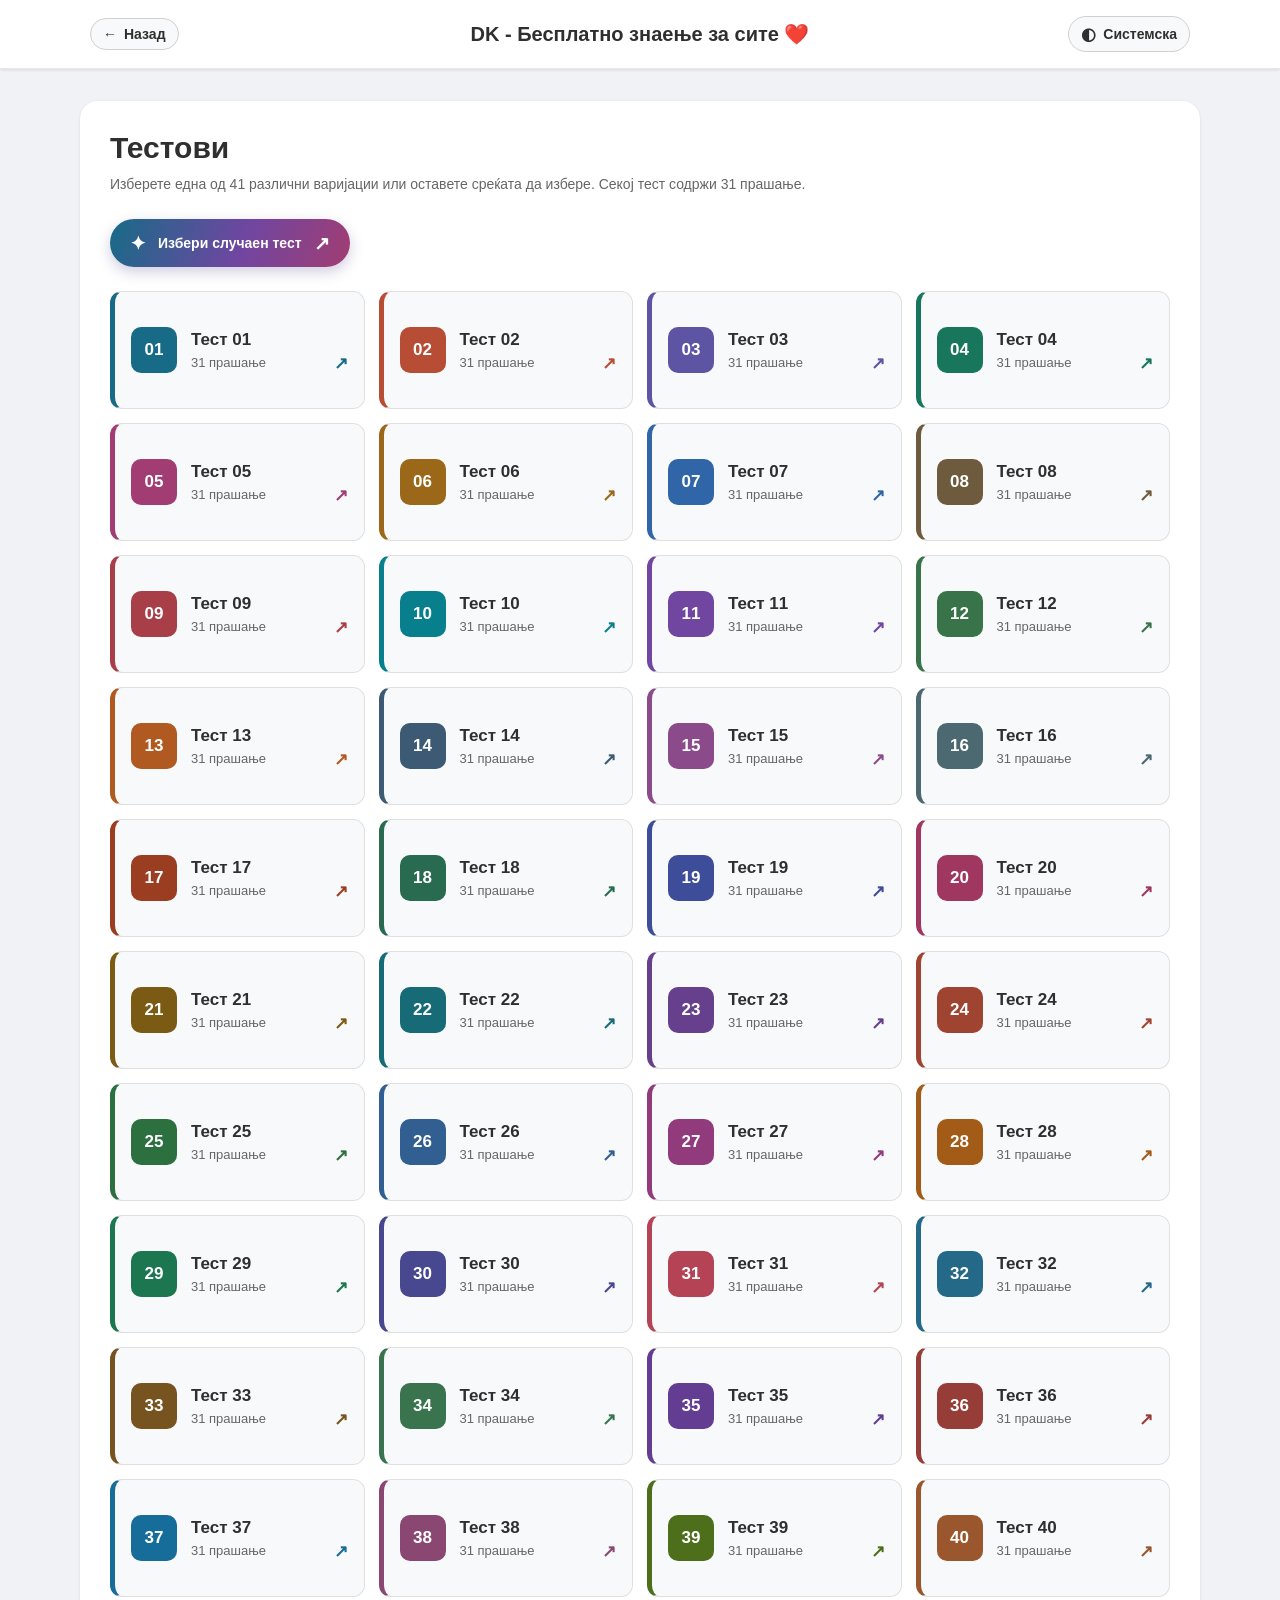
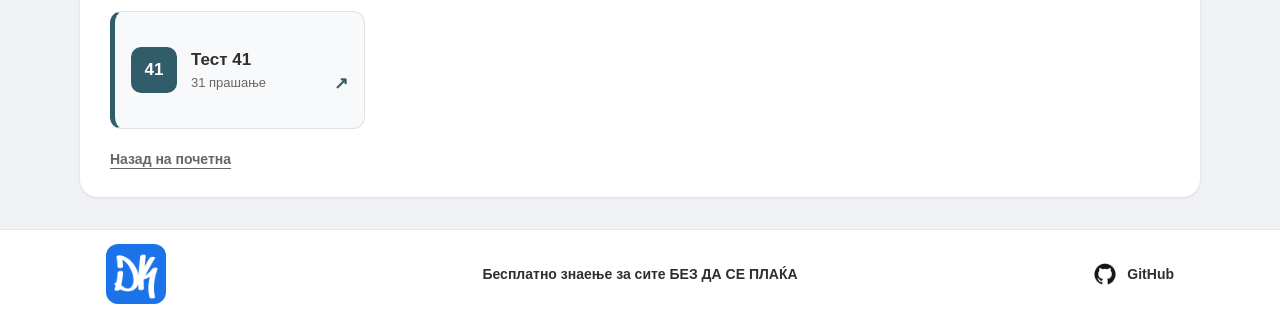
==== testovi.html @ d4192c90 "first initial PUSH F**K PAYING" ====
<!doctype html>
<html lang="mk">
  <head>
    <meta charset="UTF-8" />
    <meta name="viewport" content="width=device-width, initial-scale=1.0" />
    <link rel="icon" type="image/png" href="assets/images/white dk logo.png" />
    <title>Тестови - Теорија за возачка</title>
    <link rel="stylesheet" href="assets/css/styles.css" />
    <link rel="stylesheet" href="test/test.css" />
  </head>
  <body class="testovi-page">
    <header class="header">
      <nav class="navbar" aria-label="Главна навигација">
        <a class="navbar-back" href="index.html" aria-label="Назад на почетна">
          <span aria-hidden="true">&larr;</span>
          <span>Назад</span>
        </a>
        <h1>DK - Бесплатно знаење за сите ❤️</h1>
        <div class="navbar-theme">
          <button class="theme-button" id="themeToggle" type="button" aria-label="Промени тема">
            <span class="theme-icon" aria-hidden="true"></span>
            <span class="theme-name"></span>
          </button>
        </div>
      </nav>
    </header>
    <main class="page-main">
      <section class="test-selector">
        <h2>Тестови</h2>
        <p>Изберете една од 41 различни варијации или оставете среќата да избере. Секој тест содржи 31 прашање.</p>
        <button id="randomTest" class="random-test-button" type="button">
          <span aria-hidden="true">✦</span>
          Избери случаен тест
          <span class="random-test-arrow" aria-hidden="true">↗</span>
        </button>
        <div class="test-card-grid" aria-label="Изберете тест">
        </div>
        <a class="test-selector-back" href="index.html">Назад на почетна</a>
      </section>
    </main>
    <footer class="site-footer">
      <div class="footer-logo">
        <img src="assets/images/white dk logo.png" alt="DK" />
      </div>
      <p class="footer-message">Бесплатно знаење за сите БЕЗ ДА СЕ ПЛАЌА</p>
      <a class="footer-github" href="https://github.com/dule-d" target="_blank" rel="noopener noreferrer">
        <img src="assets/images/github-logo.png" alt="" />
        <span>GitHub</span>
      </a>
    </footer>
    <script src="assets/js/site.js" defer></script>
    <script src="test/themes.js" defer></script>
    <script src="test/test-selector.js" defer></script>
  </body>
</html>
---- assets/css/styles.css ----
:root {
  color-scheme: light;
  --page-bg: #f0f2f5;
  --surface: #fff;
  --surface-muted: #f8f9fa;
  --surface-hover: #f5f5f5;
  --text: #2f2f2f;
  --text-muted: #666;
  --text-subtle: #888;
  --border: #d0d0d0;
  --border-soft: #e0e0e0;
  --border-muted: #e8e8e8;
  --primary: #1a73e8;
  --primary-hover: #e8f0fe;
  --success: #34a853;
  --success-bg: #e6f4ea;
  --error: #ea4335;
  --error-bg: #fce8e6;
  --reveal-bg: #fff8e1;
  --reveal-border: #ffe082;
  --github-logo-filter: none;
  --shadow: 0 1px 3px rgba(0, 0, 0, 0.1);
}
[data-theme="dark"] {
  color-scheme: dark;
  --page-bg: #151a22;
  --surface: #202733;
  --surface-muted: #283240;
  --surface-hover: #303c4c;
  --text: #e7edf5;
  --text-muted: #b0bdcd;
  --text-subtle: #98a7b9;
  --border: #536174;
  --border-soft: #465365;
  --border-muted: #3a4656;
  --primary: #79adff;
  --primary-hover: #293d59;
  --success: #56c276;
  --success-bg: #203c31;
  --error: #ff746c;
  --error-bg: #482d32;
  --reveal-bg: #443c29;
  --reveal-border: #71613c;
  --github-logo-filter: invert(1);
  --shadow: 0 2px 8px rgba(0, 0, 0, 0.24);
}
@media (prefers-color-scheme: dark) {
  [data-theme="system"] {
    color-scheme: dark;
    --page-bg: #151a22;
    --surface: #202733;
    --surface-muted: #283240;
    --surface-hover: #303c4c;
    --text: #e7edf5;
    --text-muted: #b0bdcd;
    --text-subtle: #98a7b9;
    --border: #536174;
    --border-soft: #465365;
    --border-muted: #3a4656;
    --primary: #79adff;
    --primary-hover: #293d59;
    --success: #56c276;
    --success-bg: #203c31;
    --error: #ff746c;
    --error-bg: #482d32;
    --reveal-bg: #443c29;
    --reveal-border: #71613c;
    --github-logo-filter: invert(1);
    --shadow: 0 2px 8px rgba(0, 0, 0, 0.24);
  }
}
* {
  box-sizing: border-box;
  margin: 0;
  padding: 0;
}
body {
  font-family: "Segoe UI", Arial, sans-serif;
  background: var(--page-bg);
  color: var(--text);
  font-size: 14px;
}
.header {
  background-color: var(--surface) !important;
  color: var(--text) !important;
  padding: 16px 20px;
  position: sticky;
  top: 0;
  z-index: 100;
  border-bottom: 1px solid var(--border-muted);
  box-shadow: var(--shadow);
}
.navbar {
  display: grid;
  grid-template-columns: 1fr auto 1fr;
  align-items: center;
  max-width: 1100px;
  margin: 0 auto;
}
.navbar-back {
  grid-column: 1;
  justify-self: start;
  display: inline-flex;
  align-items: center;
  gap: 7px;
  padding: 7px 12px;
  border: 1px solid var(--border);
  border-radius: 20px;
  background-color: var(--surface-muted) !important;
  color: var(--text) !important;
  border-color: var(--border) !important;
  font-weight: 600;
  text-decoration: none;
  transition: transform 0.15s;
}
.navbar-back:hover {
  background-color: var(--surface-hover) !important;
}
.navbar-back:focus-visible {
  outline: 2px solid var(--primary);
  outline-offset: 3px;
}
.header h1 {
  font-size: 20px;
  font-weight: 600;
  text-align: center;
  grid-column: 2;
}
.navbar-theme {
  grid-column: 3;
  justify-self: end;
  display: flex;
  align-items: center;
  gap: 8px;
}
.container {
  max-width: 1100px;
  margin: 0 auto;
  padding: 16px;
}
.filters {
  background: var(--surface);
  border-radius: 8px;
  padding: 12px 16px;
  margin-bottom: 16px;
  box-shadow: 0 1px 3px rgba(0, 0, 0, 0.1);
  display: flex;
  flex-wrap: wrap;
  align-items: center;
  gap: 8px;
}
.filters > label {
  font-weight: 600;
}
.cat-btn {
  padding: 6px 14px;
  border: 2px solid var(--border);
  border-radius: 20px;
  cursor: pointer;
  background: var(--surface);
  font-size: 13px;
  font-weight: 500;
  transition: all 0.15s;
}
.cat-btn:hover {
  border-color: var(--primary);
}
.cat-btn.active {
  background: var(--primary);
  color: white;
  border-color: var(--primary);
}
.cat-btn.active-all {
  background: var(--success);
  color: white;
  border-color: var(--success);
}
.toggle-group {
  margin-left: auto;
  display: flex;
  align-items: center;
  gap: 8px;
  flex-wrap: wrap;
}
.toggle-group label {
  cursor: pointer;
  user-select: none;
  display: flex;
  align-items: center;
  gap: 4px;
  font-size: 13px;
}
.theme-button {
  display: inline-flex;
  align-items: center;
  justify-content: center;
  gap: 7px;
  min-height: 36px;
  padding: 6px 12px;
  border: 1px solid var(--border);
  border-radius: 20px;
  background-color: var(--surface-muted) !important;
  color: var(--text) !important;
  border-color: var(--border) !important;
  font: inherit;
  font-weight: 600;
  cursor: pointer;
  transition: transform 0.15s;
}
.theme-button:hover {
  background-color: var(--surface-hover) !important;
}
.theme-button:active {
  transform: scale(0.97);
}
.theme-button:focus-visible {
  outline: 2px solid var(--primary);
  outline-offset: 3px;
}
.theme-icon {
  font-size: 17px;
  line-height: 1;
}
.clear-btn {
  padding: 5px 12px;
  border: 1px solid var(--border);
  border-radius: 6px;
  cursor: pointer;
  background: var(--surface);
  font-size: 12px;
}
.clear-btn:hover {
  background: var(--surface-hover);
}
.stats {
  color: var(--text-muted);
  font-size: 13px;
  margin-top: 8px;
  text-align: center;
}
.question {
  background: var(--surface);
  border-radius: 8px;
  margin-bottom: 12px;
  box-shadow: var(--shadow);
  overflow: hidden;
}
.q-header {
  background: var(--surface-muted);
  padding: 10px 16px;
  border-bottom: 1px solid var(--border-muted);
  display: flex;
  justify-content: space-between;
  align-items: center;
  flex-wrap: wrap;
  gap: 8px;
}
.q-number {
  font-weight: 700;
  color: var(--primary);
}
.q-categories {
  color: var(--text-muted);
  font-size: 12px;
}
.q-points {
  color: var(--text-subtle);
  font-size: 12px;
}
.q-body {
  padding: 14px 16px;
}
.q-text {
  font-size: 14px;
  line-height: 1.5;
  margin-bottom: 12px;
  white-space: pre-wrap;
}
.q-image {
  margin-bottom: 12px;
}
.q-image img {
  max-width: 100%;
  max-height: 300px;
  border: 1px solid var(--border-muted);
  border-radius: 4px;
  cursor: pointer;
  transition: opacity 0.15s;
}
.q-image img:hover {
  opacity: 0.85;
}
.answers {
  display: flex;
  flex-direction: column;
  gap: 6px;
}
.answer-option {
  display: flex;
  align-items: flex-start;
  gap: 8px;
  padding: 8px 10px;
  border: 1px solid var(--border-soft);
  border-radius: 6px;
  cursor: pointer;
  transition: all 0.15s;
}
.answer-option:hover {
  background: var(--surface-hover);
}
.answer-option.correct-ans {
  background: var(--success-bg);
  border-color: var(--success);
}
.answer-option.wrong-ans {
  background: var(--error-bg);
  border-color: var(--error);
}
.answer-option input {
  margin-top: 3px;
}
.answer-text {
  flex: 1;
}
.answer-image {
  max-width: 180px;
  max-height: 120px;
  object-fit: contain;
}
.badge {
  font-size: 11px;
  font-weight: 600;
  padding: 1px 7px;
  border-radius: 10px;
  white-space: nowrap;
}
.badge-ok {
  background: var(--success);
  color: white;
}
.badge-no {
  background: var(--error);
  color: white;
}
.reveal-btn {
  padding: 4px 12px;
  border: 1px solid var(--primary);
  border-radius: 6px;
  cursor: pointer;
  background: var(--surface);
  color: var(--primary);
  font-size: 12px;
  font-weight: 500;
  margin-top: 10px;
  transition: all 0.15s;
}
.reveal-btn:hover {
  background: var(--primary-hover);
}
.reveal-answer {
  margin-top: 8px;
  padding: 8px 12px;
  background: var(--reveal-bg);
  border: 1px solid var(--reveal-border);
  border-radius: 6px;
  font-size: 13px;
  display: none;
}
.reveal-answer.show {
  display: block;
}
.matching-grid {
  display: flex;
  flex-wrap: wrap;
  gap: 20px;
}
.matching-images {
  display: flex;
  flex-wrap: wrap;
  gap: 10px;
  flex: 1;
  min-width: 260px;
}
.matching-img-box {
  text-align: center;
  border: 1px solid var(--border-muted);
  border-radius: 6px;
  padding: 8px;
  background: var(--surface-muted);
  width: 130px;
}
.matching-img-box img {
  max-width: 110px;
  max-height: 85px;
  cursor: pointer;
  border-radius: 3px;
}
.matching-img-box .img-label {
  font-size: 11px;
  color: var(--text-subtle);
  margin-top: 4px;
}
.matching-img-box select {
  margin-top: 4px;
  padding: 2px 4px;
  font-size: 12px;
  width: 50px;
}
.matching-answers {
  flex: 1;
  min-width: 260px;
}
.matching-answer-row {
  display: flex;
  align-items: center;
  gap: 8px;
  padding: 3px 0;
}
.matching-answer-row .num {
  width: 24px;
  font-weight: 600;
  color: var(--text-muted);
  text-align: right;
}
.matching-answer-row .text {
  flex: 1;
}
.match-status {
  font-size: 11px;
  display: block;
  margin-top: 2px;
}
.fill-in-box {
  display: flex;
  align-items: center;
  gap: 8px;
  margin-top: 8px;
  flex-wrap: wrap;
}
.fill-in-box input {
  padding: 6px 8px;
  border: 1px solid var(--border);
  border-radius: 4px;
  font-size: 14px;
  width: 120px;
}
.fill-in-box input:focus {
  border-color: var(--primary);
  outline: none;
}
.fill-in-box .fill-status {
  font-size: 13px;
  font-weight: 600;
}
.fill-ok {
  color: var(--success);
}
.fill-no {
  color: var(--error);
}
.lightbox {
  display: none;
  position: fixed;
  z-index: 1000;
  top: 0;
  left: 0;
  width: 100%;
  height: 100%;
  background: rgba(0, 0, 0, 0.85);
  cursor: pointer;
}
.lightbox img {
  display: block;
  max-width: 90%;
  max-height: 90%;
  margin: auto;
  position: absolute;
  top: 50%;
  left: 50%;
  transform: translate(-50%, -50%);
}
.lightbox .close {
  position: absolute;
  top: 16px;
  right: 24px;
  color: white;
  font-size: 36px;
  font-weight: bold;
  cursor: pointer;
  line-height: 1;
}
@media (max-width: 600px) {
  .header {
    padding: 12px 14px;
  }
  .navbar {
    grid-template-columns: auto minmax(0, 1fr) auto;
    gap: 8px;
  }
  .navbar-back {
    grid-column: 1;
    gap: 4px;
    padding: 6px 8px;
    font-size: 12px;
  }
  .header h1 {
    grid-column: 2;
    min-width: 0;
    overflow: hidden;
    font-size: 14px;
    text-overflow: ellipsis;
    white-space: nowrap;
  }
  .navbar-theme {
    grid-column: 3;
    gap: 5px;
  }
  .theme-button {
    min-height: 34px;
    gap: 5px;
    padding: 5px 9px;
    font-size: 12px;
  }
  .filters {
    flex-direction: column;
    align-items: stretch;
  }
  .toggle-group {
    margin-left: 0;
  }
}
.site-footer {
  display: grid;
  grid-template-columns: 1fr auto 1fr;
  align-items: center;
  gap: 16px;
  min-height: 88px;
  padding: 14px max(20px, calc((100vw - 1100px) / 2 + 16px));
  border-top: 1px solid var(--border-muted);
  background: var(--surface);
  color: var(--text);
}
.home-page,
.testovi-page {
  display: flex;
  min-height: 100vh;
  flex-direction: column;
}
.home-spacer {
  display: grid;
  flex: 1;
  place-items: center;
}
.home-footer {
  display: grid;
  grid-template-columns: repeat(2, minmax(0, 1fr));
  gap: 20px;
  width: min(900px, 100%);
  margin: auto;
  padding: 32px 20px;
}
.home-button {
  display: inline-flex;
  min-height: 112px;
  align-items: center;
  justify-content: center;
  padding: 20px;
  border: 2px solid var(--primary);
  border-radius: 12px;
  background: var(--primary);
  color: #fff;
  font-size: 24px;
  font-weight: 700;
  text-align: center;
  text-decoration: none;
  box-shadow: var(--shadow);
  transition: transform 0.15s, filter 0.15s;
}
.home-button:hover {
  filter: brightness(1.08);
  transform: translateY(-2px);
}
.home-button:focus-visible {
  outline: 3px solid var(--success);
  outline-offset: 3px;
}
.home-button-secondary {
  border-color: var(--success);
  background: var(--success);
}
.page-main {
  display: grid;
  flex: 1;
  place-items: center;
  padding: 32px 16px;
}
.empty-state {
  width: min(560px, 100%);
  padding: 32px;
  border-radius: 12px;
  background: var(--surface);
  box-shadow: var(--shadow);
  text-align: center;
}
.empty-state h2 {
  margin-bottom: 12px;
  font-size: 28px;
}
.empty-state p {
  margin-bottom: 24px;
  color: var(--text-muted);
  line-height: 1.6;
}
.empty-state .home-button {
  min-height: 52px;
  padding: 12px 20px;
  font-size: 16px;
}
.footer-logo {
  justify-self: start;
  display: grid;
  width: 60px;
  height: 60px;
  place-items: center;
  border-radius: 12px;
  background: var(--primary);
}
.footer-logo img {
  display: block;
  width: 52px;
  height: 52px;
  object-fit: contain;
}
.footer-message {
  text-align: center;
  font-weight: 600;
}
.footer-github {
  justify-self: end;
  display: inline-flex;
  align-items: center;
  gap: 8px;
  color: var(--text);
  text-decoration: none;
  font-weight: 600;
}
.footer-github:hover {
  text-decoration: underline;
}
.footer-github img {
  width: 28px;
  height: 28px;
  filter: var(--github-logo-filter);
}
@media (max-width: 600px) {
  .home-footer {
    gap: 12px;
    padding: 24px 14px 32px;
  }
  .home-button {
    min-height: 90px;
    padding: 14px 8px;
    font-size: 20px;
  }
  .empty-state {
    padding: 24px 18px;
  }
  .site-footer {
    grid-template-columns: auto 1fr auto;
    gap: 10px;
    padding: 14px;
  }
  .footer-logo img {
    width: 36px;
    height: 36px;
  }
  .footer-logo {
    width: 44px;
    height: 44px;
  }
  .footer-message {
    font-size: 11px;
  }
  .footer-github {
    gap: 4px;
    font-size: 12px;
  }
  .footer-github img {
    width: 22px;
    height: 22px;
  }
}
---- test/test.css ----
.practice-test-page {
  min-height: 100vh;
  display: flex;
  flex-direction: column;
}
.exam-main {
  width: min(100%, 1380px);
  margin: 0 auto;
  padding: 18px 24px 28px;
  flex: 1;
}
.test-status {
  margin: 28px auto;
  color: var(--text-muted);
  text-align: center;
}
.test-status.is-error {
  color: var(--error);
}
.exam-meta {
  display: grid;
  grid-template-columns: 1fr 1fr 1fr;
  align-items: start;
  gap: 12px;
  margin-bottom: 20px;
  color: var(--text-muted);
  font-size: 15px;
}
.exam-category span {
  display: block;
  margin-top: 4px;
  color: var(--text);
}
.exam-progress {
  text-align: center;
}
.exam-points {
  color: var(--text);
  text-align: right;
  font-weight: 600;
}
.question-panel {
  min-height: 330px;
}
.exam-question {
  color: var(--text);
  font-size: 20px;
  line-height: 1.5;
  white-space: pre-wrap;
  margin-bottom: 16px;
}
.exam-image {
  margin: 14px 0 18px;
}
.exam-image img {
  display: block;
  max-width: 100%;
  max-height: 340px;
  object-fit: contain;
  border-radius: 4px;
}
.exam-answers {
  display: flex;
  flex-direction: column;
  gap: 7px;
}
.exam-answer {
  display: flex;
  align-items: flex-start;
  gap: 9px;
  padding: 7px 0;
  color: var(--text);
  line-height: 1.45;
  cursor: pointer;
}
.exam-answer input {
  flex: 0 0 auto;
  margin-top: 4px;
  accent-color: var(--primary);
}
.exam-answer.is-correct {
  color: var(--success);
}
.exam-answer.is-incorrect {
  color: var(--error);
}
.exam-answer-image {
  display: block;
  max-width: 180px;
  max-height: 130px;
  object-fit: contain;
}
.matching-image-list {
  display: flex;
  flex-wrap: wrap;
  gap: 14px;
  margin: 10px 0 20px;
}
.matching-image-item {
  display: flex;
  width: 110px;
  flex-direction: column;
  align-items: center;
  gap: 7px;
}
.matching-image-item img {
  width: 92px;
  height: 82px;
  object-fit: contain;
}
.matching-image-item input {
  width: 60px;
  height: 36px;
  border: 1px solid var(--border);
  border-radius: 6px;
  background: var(--surface);
  color: var(--text);
  font: inherit;
  text-align: center;
}
.matching-image-item input[aria-invalid="false"] {
  border-color: var(--success);
  background: var(--success-bg);
}
.matching-image-item input[aria-invalid="true"] {
  border-color: var(--error);
  background: var(--error-bg);
}
.matching-answer-list {
  display: grid;
  gap: 8px;
  color: var(--text);
  line-height: 1.45;
}
.matching-answer-row {
  display: grid;
  grid-template-columns: 22px 1fr;
  gap: 4px;
}
.matching-answer-row strong {
  font-weight: 500;
}
.fill-answer {
  display: flex;
  align-items: center;
  flex-wrap: wrap;
  gap: 10px;
  color: var(--text);
}
.fill-answer input {
  width: min(260px, 100%);
  min-height: 40px;
  padding: 8px 10px;
  border: 1px solid var(--border);
  border-radius: 6px;
  background: var(--surface);
  color: var(--text);
  font: inherit;
}
.fill-correct-answer {
  margin-top: 10px;
  color: var(--success);
  font-weight: 600;
}
.exam-navigation {
  display: flex;
  align-items: flex-start;
  gap: 20px;
  margin-top: 22px;
}
.question-numbers {
  display: grid;
  grid-template-columns: repeat(21, 46px);
  gap: 8px;
}
.question-number {
  display: inline-flex;
  width: 46px;
  height: 40px;
  align-items: center;
  justify-content: center;
  gap: 3px;
  border: 1px solid color-mix(in srgb, var(--exam-accent) 34%, var(--border-soft));
  border-radius: 8px;
  background: var(--surface);
  color: var(--text);
  font: inherit;
  font-size: 13px;
  font-weight: 700;
  cursor: pointer;
  transition: background 0.15s, color 0.15s, transform 0.15s;
}
.question-number span {
  font-size: 9px;
  font-weight: 800;
  opacity: 0.68;
}
.question-number:hover,
.question-number:focus-visible {
  border-color: var(--exam-accent);
  transform: translateY(-2px);
}
.question-number.is-current {
  border-color: var(--exam-accent);
  background: var(--exam-accent);
  color: #fff;
  box-shadow: 0 4px 10px color-mix(in srgb, var(--exam-accent) 30%, transparent);
}
.question-number.is-answered:not(.is-current) {
  border-color: var(--success);
  box-shadow: inset 0 -3px 0 var(--success);
}
.question-number.is-wrong:not(.is-current) {
  border-color: var(--error);
  box-shadow: inset 0 -3px 0 var(--error);
}
.exam-actions {
  display: flex;
  flex: 0 0 auto;
  gap: 12px;
  margin-left: auto;
}
.exam-button {
  min-width: 145px;
  min-height: 40px;
  padding: 8px 16px;
  border: 0;
  border-radius: 8px;
  background: var(--exam-accent, #2384b8);
  color: #fff;
  font: inherit;
  font-weight: 650;
  cursor: pointer;
  transition: background 0.15s, transform 0.15s;
}
.exam-button:hover:not(:disabled) {
  background: var(--exam-accent-hover, #176b87);
  transform: translateY(-1px);
}
.exam-button:focus-visible,
.question-number:focus-visible {
  outline: 2px solid var(--primary);
  outline-offset: 2px;
}
.exam-button:disabled {
  cursor: not-allowed;
  opacity: 0.55;
}
.exam-button-muted {
  background: var(--exam-accent-hover, #176b87);
}
.exam-button-finish {
  display: none;
  background: var(--success);
}
.exam-button-finish.is-visible {
  display: inline-block;
}
.result-panel {
  margin: 14px 0;
  padding: 14px 16px;
  border: 1px solid var(--border-soft);
  border-radius: 8px;
  background: var(--surface-muted);
  color: var(--text);
  line-height: 1.5;
}
.result-panel strong {
  color: var(--primary);
  font-size: 18px;
}
.result-panel button {
  margin-left: 12px;
  padding: 6px 10px;
  border: 1px solid var(--exam-accent);
  border-radius: 8px;
  background: var(--surface);
  color: var(--exam-accent);
  font: inherit;
  cursor: pointer;
}
@supports not (background: color-mix(in srgb, #000, #fff)) {
  .question-number {
    border-color: var(--border-soft);
  }
  .exam-button-muted {
    background: var(--exam-accent-hover, #176b87);
  }
}
.test-selector {
  width: min(1120px, 100%);
  margin: auto;
  padding: 30px;
  border-radius: 18px;
  background: var(--surface);
  box-shadow: var(--shadow);
}
.test-selector h2 {
  margin-bottom: 8px;
  font-size: 30px;
}
.test-selector > p {
  margin-bottom: 24px;
  color: var(--text-muted);
  line-height: 1.6;
}
.test-card-grid {
  display: grid;
  grid-template-columns: repeat(4, minmax(0, 1fr));
  gap: 14px;
}
.test-card {
  --card-accent: #176b87;
  display: grid;
  min-height: 118px;
  grid-template-columns: 48px 1fr;
  grid-template-rows: 1fr 1fr;
  align-items: center;
  gap: 0 12px;
  padding: 16px;
  border: 1px solid var(--border-soft);
  border-left: 5px solid var(--card-accent);
  border-radius: 12px;
  background: var(--surface-muted);
  color: var(--text);
  text-decoration: none;
  transition: transform 0.16s, box-shadow 0.16s, background 0.16s;
}
.test-card:hover {
  transform: translateY(-3px);
  background: var(--surface);
  box-shadow: 0 8px 18px color-mix(in srgb, var(--card-accent) 20%, transparent);
}
.test-card:focus-visible {
  outline: 3px solid var(--card-accent);
  outline-offset: 3px;
}
.test-card-number {
  display: grid;
  width: 46px;
  height: 46px;
  grid-row: 1 / span 2;
  place-items: center;
  border-radius: 10px;
  background: var(--card-accent);
  color: #fff;
  font-size: 17px;
  font-weight: 800;
}
.test-card-title {
  align-self: end;
  font-size: 17px;
  font-weight: 700;
}
.test-card-detail {
  display: flex;
  align-self: start;
  justify-content: space-between;
  margin-top: 5px;
  color: var(--text-muted);
  font-size: 13px;
}
.test-card-detail span {
  color: var(--card-accent);
  font-size: 17px;
  font-weight: 800;
  line-height: 1;
}
.random-test-button {
  display: inline-flex;
  min-height: 48px;
  align-items: center;
  gap: 12px;
  margin-bottom: 24px;
  padding: 11px 20px;
  border: 0;
  border-radius: 999px;
  background: linear-gradient(110deg, #176b87, #7046a1 55%, #a13d72);
  color: #fff;
  font: inherit;
  font-weight: 700;
  cursor: pointer;
  box-shadow: 0 5px 14px rgba(67, 61, 131, 0.25);
  transition: transform 0.16s, box-shadow 0.16s;
}
.random-test-button:hover {
  transform: translateY(-2px);
  box-shadow: 0 8px 18px rgba(67, 61, 131, 0.32);
}
.random-test-button:focus-visible {
  outline: 3px solid var(--primary);
  outline-offset: 3px;
}
.random-test-button > span:first-child,
.random-test-arrow {
  font-size: 19px;
}
.test-selector-back {
  display: inline-block;
  margin-top: 22px;
  color: var(--text-muted);
  font-weight: 600;
  text-decoration-thickness: 1px;
  text-underline-offset: 4px;
}
@media (max-width: 1000px) {
  .exam-navigation {
    flex-direction: column;
  }
  .question-numbers {
    grid-template-columns: repeat(15, 46px);
  }
  .exam-actions {
    margin-left: 0;
  }
  .test-card-grid {
    grid-template-columns: repeat(3, minmax(0, 1fr));
  }
}
@media (max-width: 640px) {
  .exam-main {
    padding: 14px 16px 24px;
  }
  .exam-meta {
    font-size: 13px;
  }
  .exam-question {
    font-size: 17px;
  }
  .question-numbers {
    grid-template-columns: repeat(6, 46px);
    gap: 7px;
  }
  .exam-actions {
    width: 100%;
    gap: 8px;
  }
  .exam-button {
    min-width: 0;
    flex: 1;
    padding: 8px;
  }
  .result-panel button {
    display: block;
    margin: 10px 0 0;
  }
  .test-selector {
    padding: 22px 16px;
  }
  .test-selector h2 {
    font-size: 25px;
  }
  .test-card-grid {
    grid-template-columns: repeat(2, minmax(0, 1fr));
    gap: 10px;
  }
  .random-test-button {
    width: 100%;
    justify-content: center;
  }
  .test-card {
    min-height: 104px;
    grid-template-columns: 38px 1fr;
    gap: 0 8px;
    padding: 12px 9px;
  }
  .test-card-number {
    width: 38px;
    height: 38px;
    font-size: 14px;
  }
  .test-card-title {
    font-size: 15px;
  }
  .test-card-detail {
    font-size: 11px;
  }
}
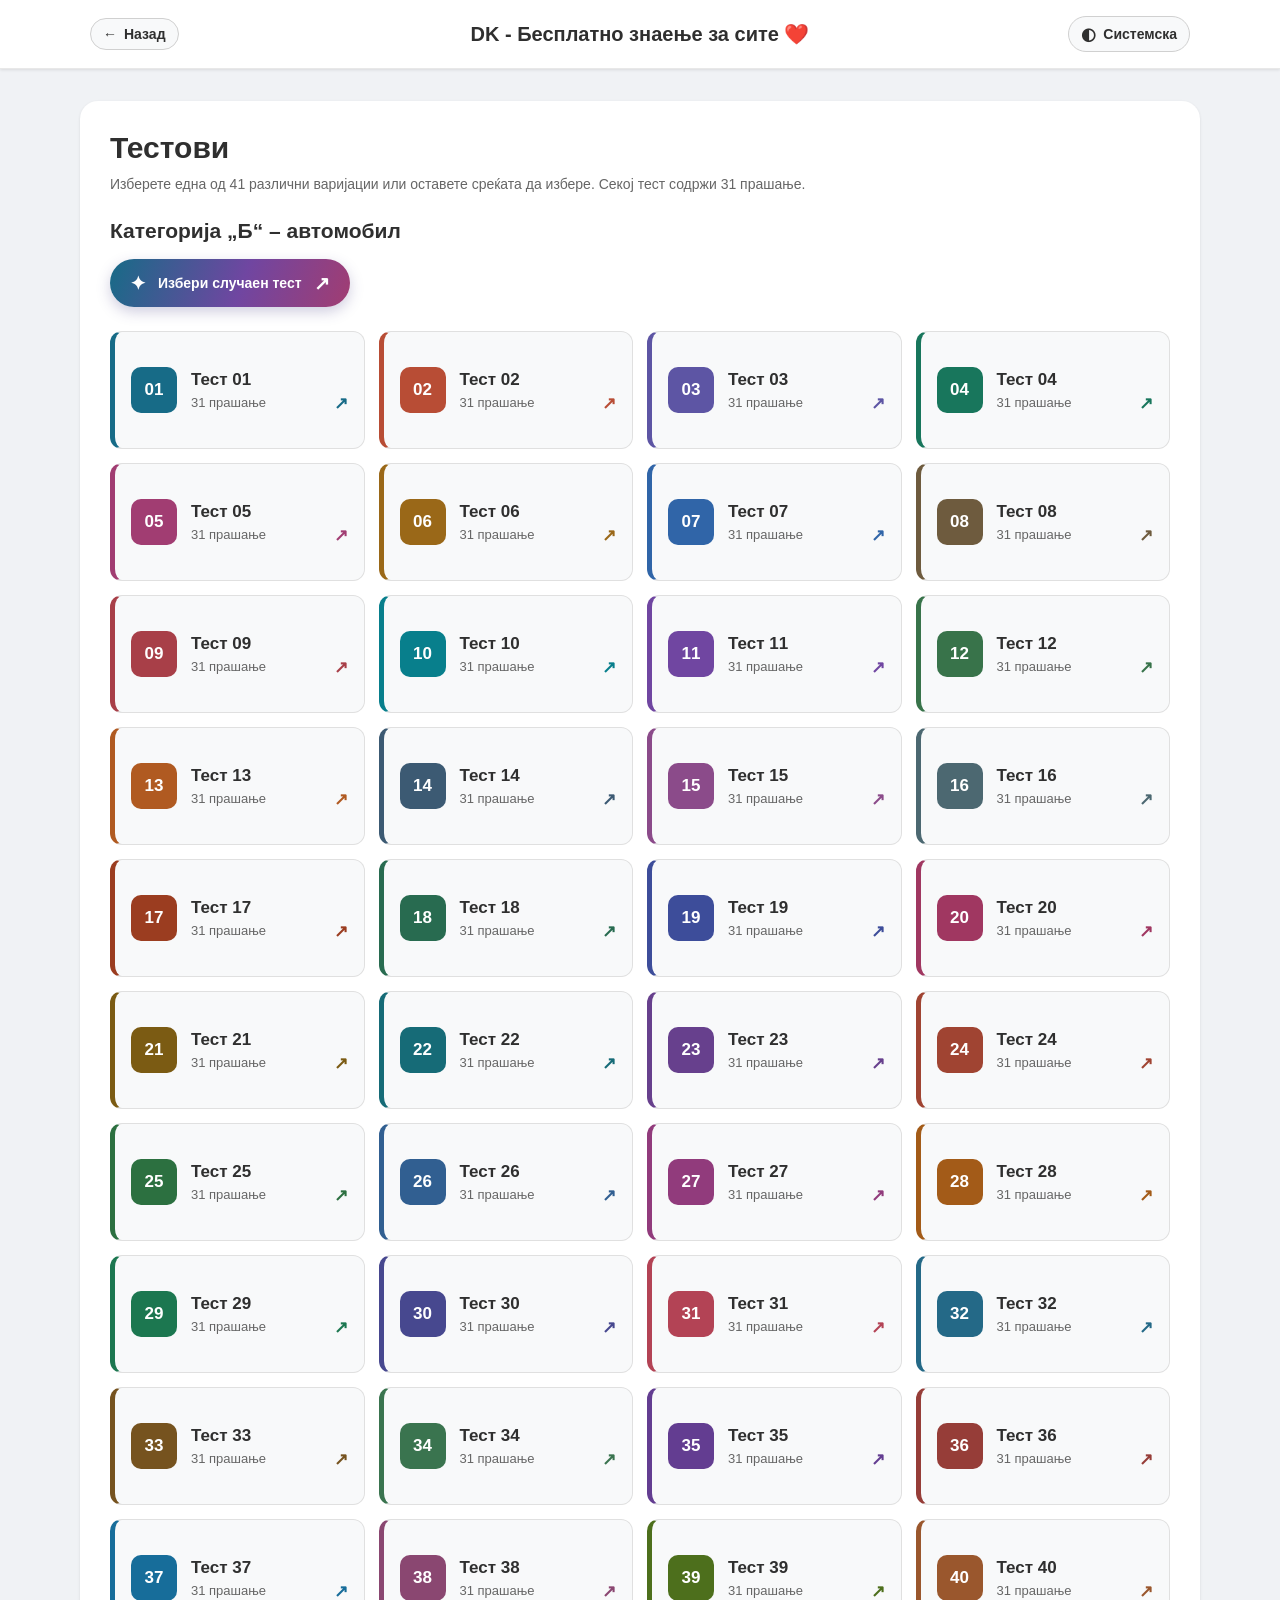
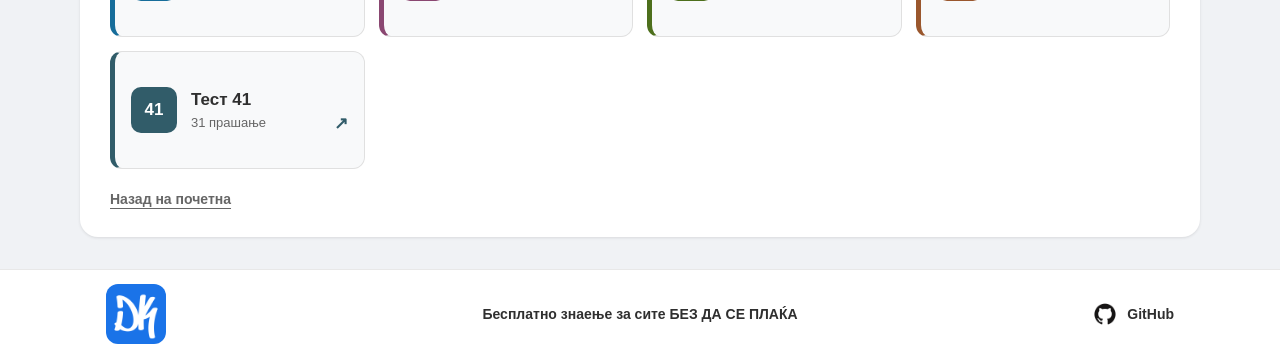
==== commit 5d3bf90a: "fix za testojte - delenje po kategori" ====
--- a/testovi.html
+++ b/testovi.html
@@ -28,13 +28,16 @@
       <section class="test-selector">
         <h2>Тестови</h2>
         <p>Изберете една од 41 различни варијации или оставете среќата да избере. Секој тест содржи 31 прашање.</p>
-        <button id="randomTest" class="random-test-button" type="button">
-          <span aria-hidden="true">✦</span>
-          Избери случаен тест
-          <span class="random-test-arrow" aria-hidden="true">↗</span>
-        </button>
-        <div class="test-card-grid" aria-label="Изберете тест">
-        </div>
+        <section class="test-category" data-category="Б" aria-labelledby="category-b-title">
+          <h3 id="category-b-title">Категорија „Б“ – автомобил</h3>
+          <button id="randomTest" class="random-test-button" type="button">
+            <span aria-hidden="true">✦</span>
+            Избери случаен тест
+            <span class="random-test-arrow" aria-hidden="true">↗</span>
+          </button>
+          <div class="test-card-grid" aria-label="Тестови за категорија Б">
+          </div>
+        </section>
         <a class="test-selector-back" href="index.html">Назад на почетна</a>
       </section>
     </main>
--- a/test/test.css
+++ b/test/test.css
@@ -303,6 +303,11 @@
   margin-bottom: 24px;
   color: var(--text-muted);
   line-height: 1.6;
+}
+.test-category h3 {
+  margin-bottom: 16px;
+  color: var(--text);
+  font-size: 21px;
 }
 .test-card-grid {
   display: grid;
